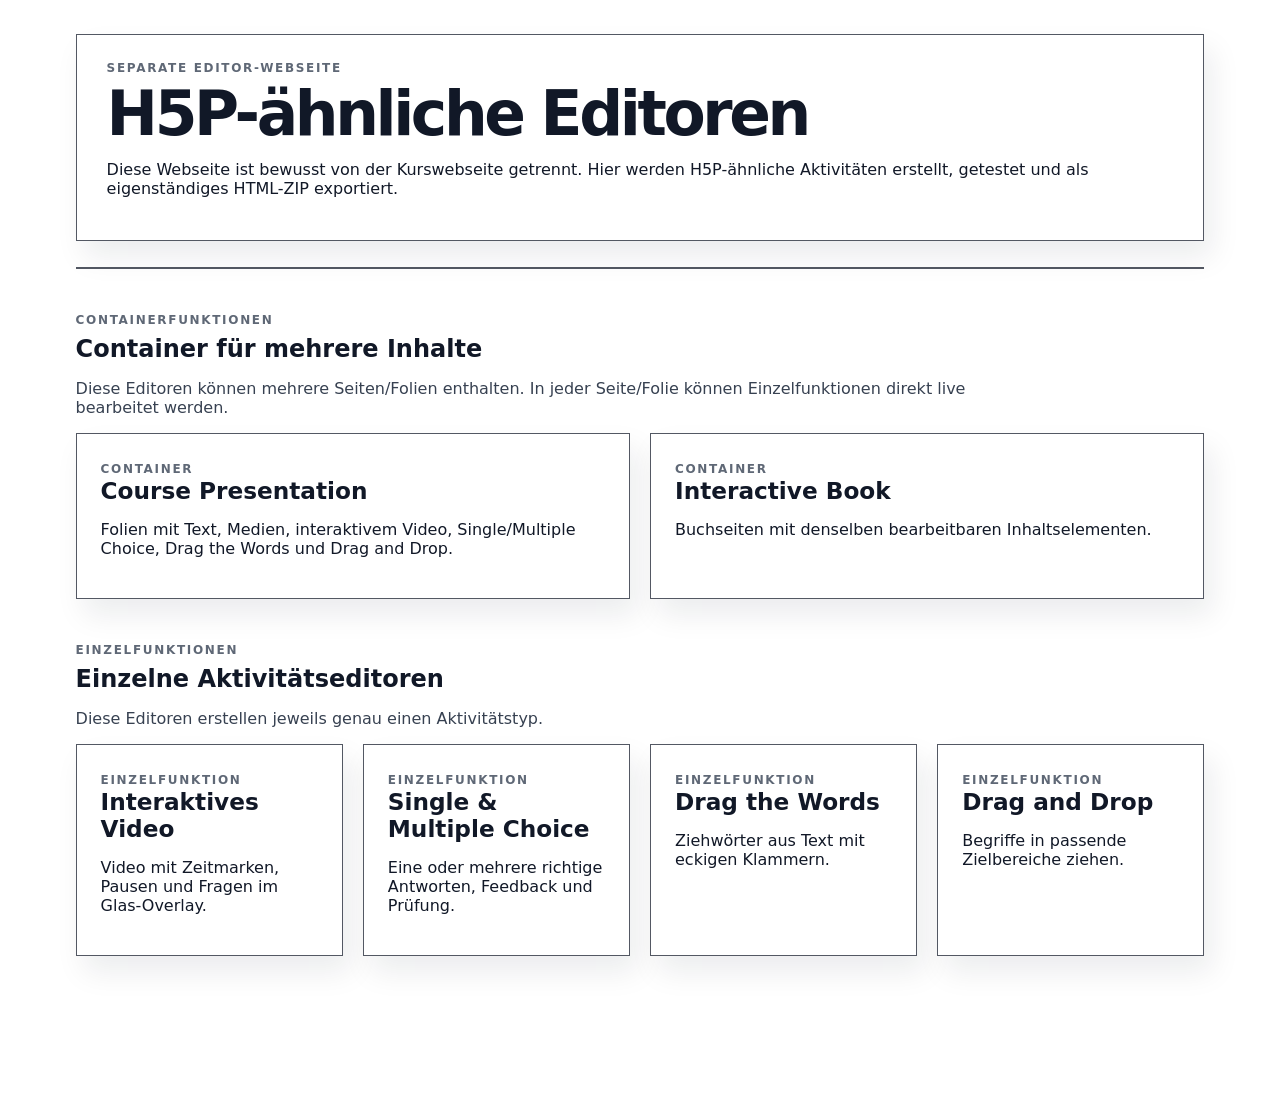
==== index.html @ f552030b "Add files via upload" ====
<!DOCTYPE html>
<html lang="de">
<head>
  <meta charset="UTF-8" />
  <meta name="viewport" content="width=device-width, initial-scale=1.0" />
  <title>H5P-ähnliche Editoren</title>
  <link rel="stylesheet" href="style.css?v=64" />
</head>
<body id="top" data-page="h5p-lite-home">
  <main class="page-shell overview-shell">
    <section class="hero">
      <p class="eyebrow">Separate Editor-Webseite</p>
      <h1>H5P-ähnliche Editoren</h1>
      <p>Diese Webseite ist bewusst von der Kurswebseite getrennt. Hier werden H5P-ähnliche Aktivitäten erstellt, getestet und als eigenständiges HTML-ZIP exportiert.</p>
    </section>

    <div class="divider"></div>

    <section class="home-section" aria-labelledby="containersTitle">
      <p class="eyebrow">Containerfunktionen</p>
      <h2 id="containersTitle">Container für mehrere Inhalte</h2>
      <p class="section-intro">Diese Editoren können mehrere Seiten/Folien enthalten. In jeder Seite/Folie können Einzelfunktionen direkt live bearbeitet werden.</p>
      <div class="link-grid two">
        <a class="link-card" href="course-presentation.html#top"><span class="eyebrow">Container</span><h3>Course Presentation</h3><p>Folien mit Text, Medien, interaktivem Video, Single/Multiple Choice, Drag the Words und Drag and Drop.</p></a>
        <a class="link-card" href="interactive-book.html#top"><span class="eyebrow">Container</span><h3>Interactive Book</h3><p>Buchseiten mit denselben bearbeitbaren Inhaltselementen.</p></a>
      </div>
    </section>

    <section class="home-section" aria-labelledby="singleTitle">
      <p class="eyebrow">Einzelfunktionen</p>
      <h2 id="singleTitle">Einzelne Aktivitätseditoren</h2>
      <p class="section-intro">Diese Editoren erstellen jeweils genau einen Aktivitätstyp.</p>
      <div class="link-grid">
        <a class="link-card" href="interactive-video.html#top"><span class="eyebrow">Einzelfunktion</span><h3>Interaktives Video</h3><p>Video mit Zeitmarken, Pausen und Fragen im Glas-Overlay.</p></a>
        <a class="link-card" href="multiple-choice.html#top"><span class="eyebrow">Einzelfunktion</span><h3>Single & Multiple Choice</h3><p>Eine oder mehrere richtige Antworten, Feedback und Prüfung.</p></a>
        <a class="link-card" href="drag-the-words.html#top"><span class="eyebrow">Einzelfunktion</span><h3>Drag the Words</h3><p>Ziehwörter aus Text mit eckigen Klammern.</p></a>
        <a class="link-card" href="drag-and-drop.html#top"><span class="eyebrow">Einzelfunktion</span><h3>Drag and Drop</h3><p>Begriffe in passende Zielbereiche ziehen.</p></a>
      </div>
    </section>
  </main>
</body>
</html>
---- style.css ----
:root{--text:#111827;--muted:#5f6876;--line:rgba(17,24,39,.72);--accent:#2f5f8f;--accent-dark:#173d63;--soft:#e8f2fb;--bg:#fff;--shadow:8px 16px 28px rgba(17,24,39,.08)}*{box-sizing:border-box}body{margin:0;background:#fff;color:var(--text);font-family:Inter,ui-sans-serif,system-ui,-apple-system,BlinkMacSystemFont,"Segoe UI",sans-serif;padding:0 2cm 80px}.page-shell{width:min(1500px,calc(100vw - 4cm));margin:0 auto;padding:34px 0}.hero,.editor-top{border:1.3px solid var(--line);padding:26px 30px;margin-bottom:24px;box-shadow:var(--shadow);background:#fff;transition:transform .18s ease,box-shadow .18s ease,border-color .18s ease}.hero:hover{transform:translateY(-2px);border-color:var(--accent);box-shadow:10px 20px 36px rgba(47,95,143,.13)}.editor-top{padding:14px 20px;margin-bottom:14px}.editor-top h1{font-size:1.8rem;margin:0}.editor-top .eyebrow{margin-bottom:3px}.eyebrow{margin:0 0 8px;color:var(--muted);font-size:.75rem;font-weight:850;letter-spacing:.14em;text-transform:uppercase}h1{font-size:clamp(2.3rem,4.8vw,4.6rem);line-height:1;margin:0 0 16px;letter-spacing:-.055em}h2{margin:0 0 14px}.divider{height:2px;background:var(--line);margin:26px 0}.back-link{display:inline-block;margin-bottom:18px;color:var(--accent-dark);font-weight:800;text-decoration:none;border-bottom:1px solid currentColor}.home-section{margin:44px 0}.section-intro{color:#374151;max-width:900px}.link-grid{display:grid;grid-template-columns:repeat(auto-fit,minmax(250px,1fr));gap:20px}.link-grid.two{grid-template-columns:repeat(2,minmax(0,1fr))}.link-card{border:1.3px solid var(--line);padding:24px;color:inherit;text-decoration:none;background:#fff;box-shadow:var(--shadow);transition:transform .18s ease,box-shadow .18s ease,border-color .18s ease}.link-card:hover,.link-card:focus-visible{transform:translateY(-3px);border-color:var(--accent);box-shadow:10px 22px 40px rgba(47,95,143,.14);outline:none}.link-card h3{font-size:1.45rem;margin:0 0 8px}.insert-toolbar,.format-toolbar,.properties-strip,.export-row{border:1px solid rgba(17,24,39,.22);background:#f7fafc;padding:12px 14px;margin:14px 0;display:flex;flex-wrap:wrap;gap:10px;align-items:center}.insert-toolbar button,.format-toolbar button,.btn,.properties-strip button{border:1px solid rgba(47,95,143,.35);background:#fff;color:#173d63;font-weight:800;padding:10px 13px;cursor:pointer}.insert-toolbar button:hover,.btn.primary,.properties-strip button:hover{background:var(--soft)}.btn.primary{background:#2f6fa9;color:#fff;border-color:#2f6fa9}.btn.danger,.danger{background:#fee2e2!important;color:#991b1b!important;border-color:#ef4444!important}.format-toolbar select,.format-toolbar input,.properties-strip input,.properties-strip textarea,.iv-actions input,.iv-actions textarea,.iv-actions select{border:1px solid #cbd5e1;background:#fff;padding:9px;min-height:38px}.format-toolbar label,.properties-strip label,.iv-actions label{display:grid;gap:5px;font-size:.9rem;color:#374151}.properties-strip{align-items:end;background:#fff}.properties-strip textarea{min-width:260px}.prop-title{font-weight:900;margin-right:4px}.checkline{display:flex!important;align-items:center;gap:8px}.layer-buttons{display:flex;gap:8px;flex-wrap:wrap}.container-work{display:grid;grid-template-columns:220px minmax(900px,1fr);gap:0;align-items:start;margin-top:18px}.page-tabs{border:1.3px solid var(--line);background:#fff;padding:18px;min-height:720px;z-index:2}.book-work .page-tabs{border-right:0;border-radius:2px 0 0 2px}.page-tabs h2{font-size:1.15rem}.page-tabs button{display:block;width:100%;padding:13px 14px;margin:8px 0;text-align:left;border:1px solid rgba(47,95,143,.25);background:#fff;border-radius:14px;font-weight:800;cursor:pointer}.page-tabs button.active{background:var(--soft);border-color:#2f5f8f}.stage-shell{overflow:auto;max-width:100%}.stage-title{height:52px;border:1.3px solid var(--line);border-left:0;background:#fff;display:flex;align-items:center;justify-content:space-between;padding:0 14px}.stage-title input{font-size:1.25rem;font-weight:900;border:0;outline:0;width:70%;background:transparent}.stage-frame{position:relative;border:1.3px solid var(--line);border-top:0;background:#fff;overflow:auto;resize:both;min-width:900px;min-height:520px}.progress-inside{position:absolute;top:0;left:0;right:0;height:7px;background:#eef2f7;z-index:500}.progress-inside span{display:block;height:100%;background:#2f5f8f}.slide-arrow{position:absolute;top:50%;transform:translateY(-50%);z-index:600;width:46px;height:68px;border:1px solid rgba(47,95,143,.28);background:rgba(255,255,255,.82);font-size:2.6rem;color:#173d63;cursor:pointer}.slide-arrow.left{left:8px}.slide-arrow.right{right:8px}.free-block{position:absolute;border:1.2px solid rgba(47,95,143,.40);background:#fff;box-shadow:none;padding:0;overflow:auto;resize:none}.free-block.active{outline:2px solid rgba(0,132,255,.45);outline-offset:2px;resize:both}.move-handle{height:18px;background:transparent;cursor:move;display:none}.free-block.active>.move-handle{display:block;background:rgba(232,242,251,.72)}.free-block:not(.active){outline:0}.block-inner{width:100%;height:calc(100% - 0px);padding:12px;overflow:auto}.free-block.active .block-inner{height:calc(100% - 18px)}.editable-text{min-height:100%;outline:none}.media-video,.youtube-frame,.media-img{width:100%;height:100%;object-fit:contain;border:0;display:block}.empty-media{display:grid;place-items:center;height:100%;background:#f8fafc;color:#64748b}.single-stage{position:relative;border:1.3px solid var(--line);background:#fff;width:100%;min-height:760px;resize:both;overflow:auto}.single-block{left:40px!important;top:40px!important}.choice-stack,.word-bank,.dnd-bank{display:flex;flex-wrap:wrap;gap:12px;margin:18px 0 22px}.choice-option,.chip,.dnd-item{border:1px solid #cbd5e1;background:#fff;padding:10px 14px;border-radius:18px;font-weight:760;cursor:pointer}.choice-option.is-correct,.dtw-blank.is-correct,.dnd-item.is-correct{background:#dcfce7}.choice-option.is-wrong{background:#fee2e2}.dtw-blank{display:inline-flex;min-width:110px;min-height:34px;margin:0 6px 8px;padding:4px 8px;border:1.4px dashed #2f5f8f;background:#e8f2fb;vertical-align:middle}.dnd-target-grid{display:grid;grid-template-columns:repeat(auto-fit,minmax(190px,1fr));gap:20px;margin:24px 0 30px}.dnd-target{min-height:155px;border:1.5px dashed #2f5f8f;background:#eef6ff;padding:16px}.feedback{margin-top:18px;padding:14px;background:#e8f2fb;border:1px solid rgba(47,95,143,.3)}.pair-editor{display:grid;gap:8px;min-width:420px}.pair-head,.pair-row{display:grid;grid-template-columns:1fr 1fr 38px;gap:8px}.iv-editor-grid{display:grid;grid-template-columns:minmax(620px,1.4fr) minmax(360px,.8fr);gap:24px;align-items:start}.iv-video-card,.iv-actions{border:1.3px solid var(--line);background:#fff;padding:22px;box-shadow:var(--shadow)}.iv-video-card label{display:grid;gap:6px;margin-bottom:12px}.iv-preview{height:560px;border:1px solid rgba(17,24,39,.22);background:#111}.iv-stage{position:relative;width:100%;height:100%}.glass-overlay{position:absolute;left:6%;right:6%;bottom:8%;padding:22px;background:rgba(255,255,255,.78);backdrop-filter:blur(14px);border:1px solid rgba(255,255,255,.55);box-shadow:0 18px 40px rgba(17,24,39,.20);z-index:5}.action-create,.action-editor{display:grid;gap:12px;margin-bottom:18px}.action-list{display:grid;gap:8px;margin:18px 0}.action-list button{border:1px solid #cbd5e1;background:#fff;padding:12px;text-align:left;font-weight:800}.action-list button.active{background:#e8f2fb;border-color:#2f5f8f}.muted{color:#64748b}.control-gap,.check-choice,.check-dtw,.check-dnd{margin-top:22px}.embedded-course-demo{display:none!important}@media(max-width:900px){body{padding:0 20px}.page-shell{width:100%}.container-work,.iv-editor-grid{grid-template-columns:1fr}.page-tabs{min-height:auto}.stage-title{border-left:1.3px solid var(--line)}.link-grid.two{grid-template-columns:1fr}}


/* v61 layout fixes */
.editor-top.compact-hero{padding:12px 18px;margin-bottom:12px}.editor-top.compact-hero h1{font-size:1.55rem;margin:0}.editor-top.compact-hero .eyebrow{margin-bottom:2px}.course-work{display:block;margin-top:18px}.course-work .stage-shell{width:100%!important;max-width:100%;overflow:visible}.course-work .stage-title{border-left:1.3px solid var(--line)}.course-work .stage-frame{width:100%!important;min-width:0;height:680px!important;resize:none;overflow:hidden}.course-slide-strip{border:1.3px solid var(--line);border-top:0;background:#fff;padding:14px 18px;display:flex;gap:10px;align-items:center;flex-wrap:wrap}.course-slide-strip h2{margin:0 12px 0 0;font-size:1rem}.course-slide-strip button{padding:12px 16px;border:1px solid rgba(47,95,143,.25);background:#fff;border-radius:14px;font-weight:800;cursor:pointer}.course-slide-strip button.active{background:var(--soft);border-color:#2f5f8f}.book-work{grid-template-columns:220px minmax(0,1fr)!important;width:100%;max-width:100%;overflow:hidden}.book-work .stage-shell{width:100%!important;max-width:100%;overflow:hidden}.book-work .stage-title{border-left:0}.book-work .stage-frame{width:100%!important;min-width:0;resize:vertical;overflow-y:auto;overflow-x:hidden}.book-work .page-tabs{position:relative;align-self:stretch;border-right:0;min-height:720px}.iv-video-card input[type="url"],.iv-video-card input[type="text"]{width:100%}.iv-video-controls{display:grid;grid-template-columns:minmax(0,1fr) auto;gap:8px;align-items:end}.iv-video-warning{font-size:.9rem;color:#64748b;margin:8px 0 0}.iv-preview iframe,.iv-preview video{width:100%;height:100%;border:0;background:#111}

/* v62 visual fixes */
.btn.primary,.check-choice,.check-dtw,.check-dnd,button.btn.primary{background:#2f6fa9!important;color:#fff!important;border-color:#2f6fa9!important;background-image:none!important;box-shadow:none!important;text-shadow:none!important;filter:none!important;transform:none;}
.btn.primary:hover,.check-choice:hover,.check-dtw:hover,.check-dnd:hover{background:#275f91!important;background-image:none!important;filter:none!important;}
.free-block{box-shadow:none;background:#fff;}
.free-block.active{box-shadow:none;}
.free-block.show-shadow{box-shadow:0 8px 22px rgba(17,24,39,.09);}
.inline-iv-editor{display:grid;gap:14px;min-width:min(100%,760px)}
.inline-action-create{display:flex;gap:10px;align-items:end;flex-wrap:wrap;border:1px solid #d7e3ef;background:#f8fafc;padding:12px}
.inline-action-card{border:1px solid #d7e3ef;background:#fff;padding:14px;display:grid;gap:12px}
.inline-action-head{display:flex;justify-content:space-between;align-items:center;gap:12px}
.inline-action-grid{display:grid;grid-template-columns:repeat(auto-fit,minmax(180px,1fr));gap:10px}
.compact-pair-editor{min-width:0}

/* v63: stabile, saubere Test- und Exportdarstellung */
.btn,.btn.primary,.check-choice,.check-dtw,.check-dnd,.continue-video,.retry-activity,
.insert-toolbar button,.format-toolbar button,.properties-strip button,.action-create button,.action-editor button,
.inline-action-card button,.course-slide-strip button,.page-tabs button,.choice-option,.chip,.dnd-item {
  appearance: none;
  -webkit-appearance: none;
  background-image: none !important;
  text-shadow: none !important;
  filter: none !important;
  box-shadow: none;
}
.btn.primary,.check-choice,.check-dtw,.check-dnd,button.btn.primary {
  background: #2f6fa9 !important;
  background-color: #2f6fa9 !important;
  color: #fff !important;
  border-color: #2f6fa9 !important;
}
.btn.primary:hover,.check-choice:hover,.check-dtw:hover,.check-dnd:hover,button.btn.primary:hover {
  background: #285f92 !important;
  background-color: #285f92 !important;
  transform: none !important;
}
.test-button-row{display:flex;flex-wrap:wrap;gap:12px;margin-top:24px;align-items:center}.test-button-row .btn{margin:0}.feedback{margin-top:18px}.activity-preview{padding:4px}.activity-preview h3{margin-top:0}.activity-preview .choice-stack,.activity-preview .word-bank,.activity-preview .dnd-bank{margin-bottom:26px}.action-editor,.inline-action-card{border:1px solid rgba(17,24,39,.16);background:#fff;padding:16px;margin:14px 0;display:grid;gap:14px}.action-editor h3,.inline-action-card h3{margin:0}.inline-action-head{display:flex;justify-content:space-between;align-items:center;gap:12px;border-bottom:1px solid rgba(17,24,39,.12);padding-bottom:10px}.inline-action-grid,.action-editor{grid-template-columns:repeat(auto-fit,minmax(210px,1fr))}.action-editor > h3,.action-editor > .pair-editor,.action-editor > label:has(textarea),.action-editor > button{grid-column:1/-1}.inline-action-card .pair-editor,.inline-action-card textarea{grid-column:1/-1}.inline-iv-editor{display:grid;gap:16px}.inline-action-create{display:flex;flex-wrap:wrap;gap:12px;align-items:end;border:1px solid rgba(17,24,39,.12);background:#f8fafc;padding:14px}.iv-actions{display:grid;gap:16px}.action-create{border:1px solid rgba(17,24,39,.12);background:#f8fafc;padding:14px}.action-list{border-top:1px solid rgba(17,24,39,.12);padding-top:12px}.glass-overlay .activity-preview{background:#fff;padding:18px;border:1px solid rgba(17,24,39,.14)}

/* v64: kompakter Interactive-Video-Workflow */
.iv-studio{
  display:grid;
  grid-template-columns:minmax(620px,1.35fr) minmax(360px,.65fr);
  gap:22px;
  align-items:start;
}
.iv-main-panel,.iv-side-panel,.iv-list-panel{
  border:1.3px solid var(--line);
  background:#fff;
  box-shadow:var(--shadow);
}
.iv-main-panel{padding:0;overflow:hidden}.iv-side-panel{padding:18px;display:grid;gap:14px}.iv-side-panel h2{margin:0;font-size:1.25rem}.iv-file-bar{display:flex;flex-wrap:wrap;gap:14px;align-items:center;padding:14px 18px;border-bottom:1px solid rgba(17,24,39,.14);background:#f8fafc}.iv-file-bar label{font-weight:850}.live-iv-preview{height:520px;border:0;border-bottom:1px solid rgba(17,24,39,.14)}.iv-list-panel{border-width:0;box-shadow:none;padding:16px 18px}.iv-list-head{display:flex;justify-content:space-between;align-items:end;gap:18px;margin-bottom:12px}.iv-list-head h2{margin:0;font-size:1.1rem}.visual-list,.compact-list{display:grid;grid-template-columns:repeat(auto-fit,minmax(220px,1fr));gap:10px;margin:0}.visual-list button,.compact-list button{display:grid;grid-template-columns:auto 1fr;gap:5px 10px;align-items:center;border:1px solid rgba(47,95,143,.22);background:#fff;padding:12px;text-align:left;border-radius:12px;cursor:pointer}.visual-list button.active,.compact-list button.active{background:#e8f2fb;border-color:#2f5f8f}.visual-list button strong,.compact-list button strong{font-size:.96rem}.visual-list button small,.compact-list button small{grid-column:2;color:#64748b}.time-pill{display:inline-flex;align-items:center;justify-content:center;min-width:52px;padding:4px 8px;border-radius:999px;background:#eef6ff;color:#173d63;font-weight:900}.iv-time-tools{display:grid;grid-template-columns:1fr auto;gap:10px;align-items:end;border:1px solid rgba(17,24,39,.12);background:#f8fafc;padding:12px}.iv-builder-card{display:grid;gap:14px;border:1px solid rgba(17,24,39,.14);background:#fff;padding:14px}.iv-builder-grid{display:grid;grid-template-columns:repeat(auto-fit,minmax(150px,1fr));gap:10px}.iv-field-block{display:grid;gap:10px}.iv-layout-details{border-top:1px solid rgba(17,24,39,.12);padding-top:10px}.iv-layout-details summary{font-weight:850;cursor:pointer}.iv-builder-actions{display:flex;gap:10px;flex-wrap:wrap}.iv-builder-actions button:disabled,#deleteAction:disabled{opacity:.45;cursor:not-allowed}.empty-list{padding:10px;border:1px dashed rgba(47,95,143,.25);border-radius:12px}.glass-overlay.editing-overlay{resize:both;overflow:auto}.iv-overlay-drag{height:14px;background:transparent;cursor:move;margin:-8px -8px 8px}.glass-overlay.editing-overlay .iv-overlay-drag{background:rgba(47,95,143,.10);border-radius:8px}.glass-overlay [contenteditable="true"]{outline:1px dashed transparent}.glass-overlay [contenteditable="true"]:focus{outline-color:rgba(47,95,143,.65);background:rgba(255,255,255,.45)}.upgraded-inline-iv .iv-editor-section{border:1px solid rgba(17,24,39,.12);background:#f8fafc;padding:14px;display:grid;gap:12px}.upgraded-inline-iv .iv-editor-section h3{margin:0}.iv-file-row{display:grid;gap:6px}.action-list.compact-list{grid-template-columns:1fr}.action-list.compact-list button{grid-template-columns:auto 1fr}.action-list.compact-list button small{grid-column:2}.iv-preview .glass-overlay{box-sizing:border-box}
@media(max-width:980px){.iv-studio{grid-template-columns:1fr}.live-iv-preview{height:420px}.iv-time-tools{grid-template-columns:1fr}.visual-list{grid-template-columns:1fr}}
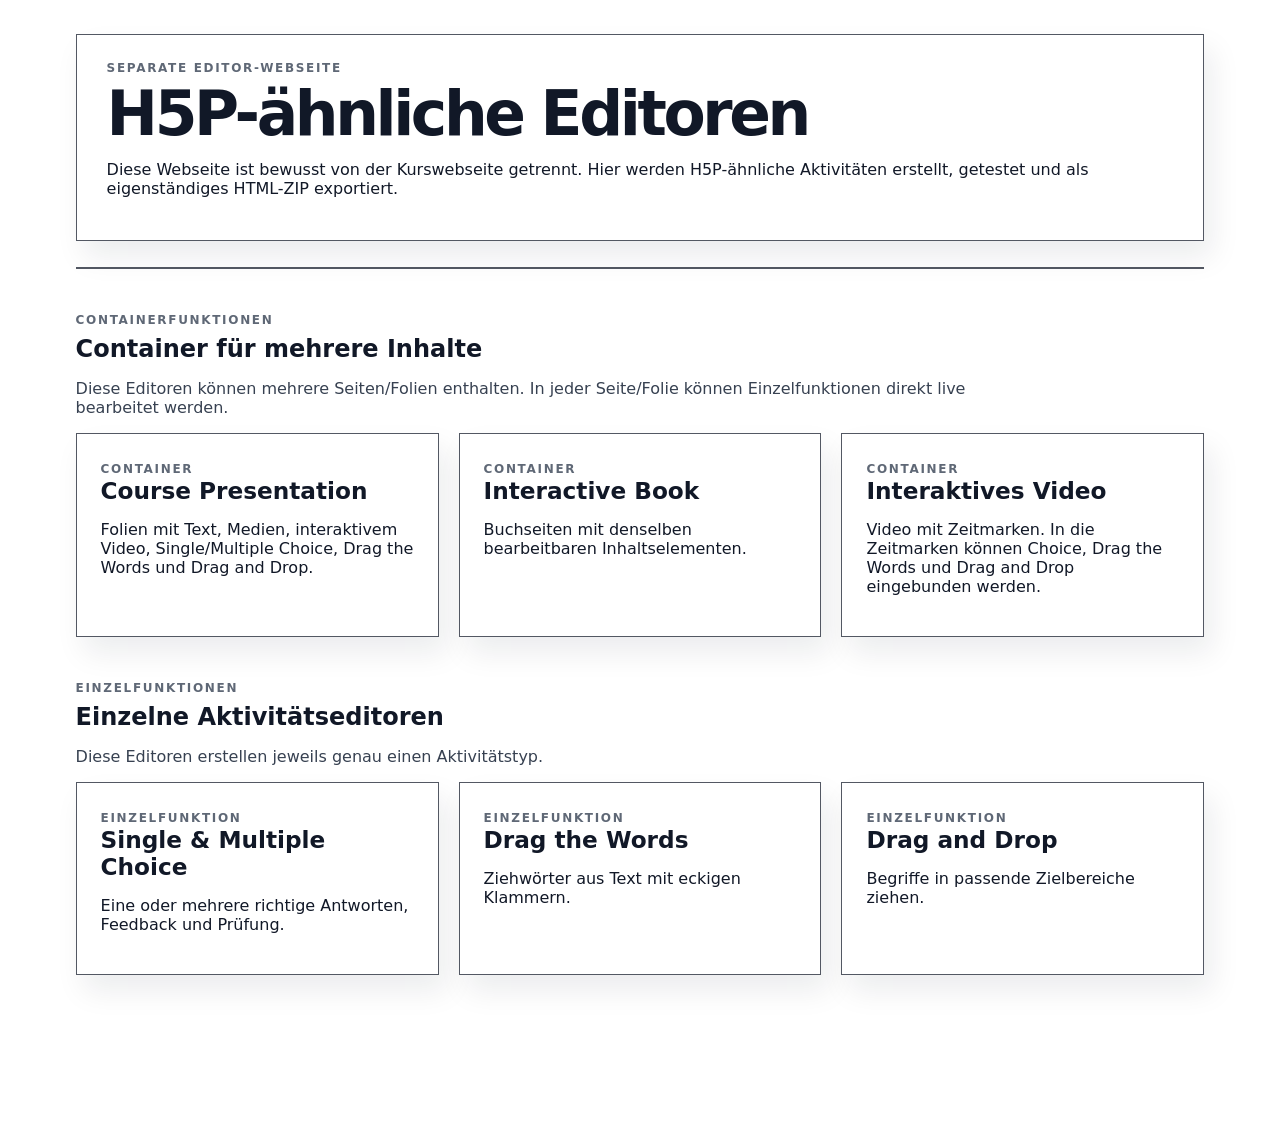
==== commit d3b81f85: "Add files via upload" ====
--- a/index.html
+++ b/index.html
@@ -4,7 +4,7 @@
   <meta charset="UTF-8" />
   <meta name="viewport" content="width=device-width, initial-scale=1.0" />
   <title>H5P-ähnliche Editoren</title>
-  <link rel="stylesheet" href="style.css?v=64" />
+  <link rel="stylesheet" href="style.css?v=68" />
 </head>
 <body id="top" data-page="h5p-lite-home">
   <main class="page-shell overview-shell">
@@ -20,9 +20,10 @@
       <p class="eyebrow">Containerfunktionen</p>
       <h2 id="containersTitle">Container für mehrere Inhalte</h2>
       <p class="section-intro">Diese Editoren können mehrere Seiten/Folien enthalten. In jeder Seite/Folie können Einzelfunktionen direkt live bearbeitet werden.</p>
-      <div class="link-grid two">
+      <div class="link-grid">
         <a class="link-card" href="course-presentation.html#top"><span class="eyebrow">Container</span><h3>Course Presentation</h3><p>Folien mit Text, Medien, interaktivem Video, Single/Multiple Choice, Drag the Words und Drag and Drop.</p></a>
         <a class="link-card" href="interactive-book.html#top"><span class="eyebrow">Container</span><h3>Interactive Book</h3><p>Buchseiten mit denselben bearbeitbaren Inhaltselementen.</p></a>
+        <a class="link-card" href="interactive-video.html#top"><span class="eyebrow">Container</span><h3>Interaktives Video</h3><p>Video mit Zeitmarken. In die Zeitmarken können Choice, Drag the Words und Drag and Drop eingebunden werden.</p></a>
       </div>
     </section>
 
@@ -31,7 +32,6 @@
       <h2 id="singleTitle">Einzelne Aktivitätseditoren</h2>
       <p class="section-intro">Diese Editoren erstellen jeweils genau einen Aktivitätstyp.</p>
       <div class="link-grid">
-        <a class="link-card" href="interactive-video.html#top"><span class="eyebrow">Einzelfunktion</span><h3>Interaktives Video</h3><p>Video mit Zeitmarken, Pausen und Fragen im Glas-Overlay.</p></a>
         <a class="link-card" href="multiple-choice.html#top"><span class="eyebrow">Einzelfunktion</span><h3>Single & Multiple Choice</h3><p>Eine oder mehrere richtige Antworten, Feedback und Prüfung.</p></a>
         <a class="link-card" href="drag-the-words.html#top"><span class="eyebrow">Einzelfunktion</span><h3>Drag the Words</h3><p>Ziehwörter aus Text mit eckigen Klammern.</p></a>
         <a class="link-card" href="drag-and-drop.html#top"><span class="eyebrow">Einzelfunktion</span><h3>Drag and Drop</h3><p>Begriffe in passende Zielbereiche ziehen.</p></a>
--- a/style.css
+++ b/style.css
@@ -55,3 +55,103 @@
 }
 .iv-main-panel{padding:0;overflow:hidden}.iv-side-panel{padding:18px;display:grid;gap:14px}.iv-side-panel h2{margin:0;font-size:1.25rem}.iv-file-bar{display:flex;flex-wrap:wrap;gap:14px;align-items:center;padding:14px 18px;border-bottom:1px solid rgba(17,24,39,.14);background:#f8fafc}.iv-file-bar label{font-weight:850}.live-iv-preview{height:520px;border:0;border-bottom:1px solid rgba(17,24,39,.14)}.iv-list-panel{border-width:0;box-shadow:none;padding:16px 18px}.iv-list-head{display:flex;justify-content:space-between;align-items:end;gap:18px;margin-bottom:12px}.iv-list-head h2{margin:0;font-size:1.1rem}.visual-list,.compact-list{display:grid;grid-template-columns:repeat(auto-fit,minmax(220px,1fr));gap:10px;margin:0}.visual-list button,.compact-list button{display:grid;grid-template-columns:auto 1fr;gap:5px 10px;align-items:center;border:1px solid rgba(47,95,143,.22);background:#fff;padding:12px;text-align:left;border-radius:12px;cursor:pointer}.visual-list button.active,.compact-list button.active{background:#e8f2fb;border-color:#2f5f8f}.visual-list button strong,.compact-list button strong{font-size:.96rem}.visual-list button small,.compact-list button small{grid-column:2;color:#64748b}.time-pill{display:inline-flex;align-items:center;justify-content:center;min-width:52px;padding:4px 8px;border-radius:999px;background:#eef6ff;color:#173d63;font-weight:900}.iv-time-tools{display:grid;grid-template-columns:1fr auto;gap:10px;align-items:end;border:1px solid rgba(17,24,39,.12);background:#f8fafc;padding:12px}.iv-builder-card{display:grid;gap:14px;border:1px solid rgba(17,24,39,.14);background:#fff;padding:14px}.iv-builder-grid{display:grid;grid-template-columns:repeat(auto-fit,minmax(150px,1fr));gap:10px}.iv-field-block{display:grid;gap:10px}.iv-layout-details{border-top:1px solid rgba(17,24,39,.12);padding-top:10px}.iv-layout-details summary{font-weight:850;cursor:pointer}.iv-builder-actions{display:flex;gap:10px;flex-wrap:wrap}.iv-builder-actions button:disabled,#deleteAction:disabled{opacity:.45;cursor:not-allowed}.empty-list{padding:10px;border:1px dashed rgba(47,95,143,.25);border-radius:12px}.glass-overlay.editing-overlay{resize:both;overflow:auto}.iv-overlay-drag{height:14px;background:transparent;cursor:move;margin:-8px -8px 8px}.glass-overlay.editing-overlay .iv-overlay-drag{background:rgba(47,95,143,.10);border-radius:8px}.glass-overlay [contenteditable="true"]{outline:1px dashed transparent}.glass-overlay [contenteditable="true"]:focus{outline-color:rgba(47,95,143,.65);background:rgba(255,255,255,.45)}.upgraded-inline-iv .iv-editor-section{border:1px solid rgba(17,24,39,.12);background:#f8fafc;padding:14px;display:grid;gap:12px}.upgraded-inline-iv .iv-editor-section h3{margin:0}.iv-file-row{display:grid;gap:6px}.action-list.compact-list{grid-template-columns:1fr}.action-list.compact-list button{grid-template-columns:auto 1fr}.action-list.compact-list button small{grid-column:2}.iv-preview .glass-overlay{box-sizing:border-box}
 @media(max-width:980px){.iv-studio{grid-template-columns:1fr}.live-iv-preview{height:420px}.iv-time-tools{grid-template-columns:1fr}.visual-list{grid-template-columns:1fr}}
+
+/* v65 fixes */
+button::before,button::after,.btn::before,.btn::after{content:none!important;display:none!important;background:none!important;background-image:none!important;}
+.btn.primary,.check-choice,.check-dtw,.check-dnd,.continue-video{background-color:#2f6fa9!important;background-image:none!important;box-shadow:none!important;filter:none!important;text-shadow:none!important;}
+.btn.primary:hover,.check-choice:hover,.check-dtw:hover,.check-dnd:hover,.continue-video:hover{background-color:#275f91!important;background-image:none!important;}
+.glass-overlay{box-sizing:border-box;overflow:auto;min-width:220px;min-height:120px;max-width:96%;max-height:88%;}
+.glass-overlay .iv-card{background:transparent;border:0;min-height:100%;display:block;}
+.iv-stage .glass-overlay[hidden]{display:none!important;}
+.iv-builder-card{gap:16px;}
+.iv-field-block textarea{width:100%;min-height:88px;}
+.inline-iv-editor .iv-builder-actions,.iv-side-panel .iv-builder-actions{border-top:1px solid rgba(17,24,39,.12);padding-top:12px;}
+
+/* v66 Interactive-Video cleanup */
+.refined-iv-builder{gap:18px;padding:18px;background:#fff;border:1px solid rgba(17,24,39,.14)}
+.refined-iv-builder .iv-top-row{display:grid;grid-template-columns:minmax(240px,1.3fr) minmax(130px,.55fr) auto;gap:12px;align-items:end;border-bottom:1px solid rgba(17,24,39,.12);padding-bottom:14px}
+.refined-iv-builder .type-field select{min-height:42px;font-size:1rem;font-weight:760;width:100%}
+.refined-iv-builder .time-field input{min-height:42px;width:100%}
+.refined-iv-builder #takeTime{min-height:42px;white-space:nowrap}
+.refined-iv-builder .iv-text-row{display:grid;grid-template-columns:1fr;gap:12px}
+.refined-iv-builder .iv-text-row input{width:100%;min-height:40px}
+.refined-iv-builder .iv-field-block.full{display:grid;gap:12px;border-top:1px solid rgba(17,24,39,.10);padding-top:14px}
+.refined-iv-builder textarea{width:100%;box-sizing:border-box}
+.refined-iv-builder .small-note{font-size:.88rem;margin:0}.refined-iv-builder .iv-builder-actions{border-top:1px solid rgba(17,24,39,.12);padding-top:14px;margin-top:0}
+.iv-side-panel{align-self:start;position:sticky;top:18px}.iv-side-panel h2{font-size:1.2rem;line-height:1.15}.iv-stage .glass-overlay{left:50%!important;top:50%!important;right:auto!important;bottom:auto!important;transform:translate(-50%,-50%)!important;width:min(86%,920px)!important;height:auto!important;max-height:78%!important;background:rgba(255,255,255,.88)!important;color:#111827;border-color:transparent!important;box-shadow:none!important;padding:24px!important;resize:none!important;overflow:auto}.iv-stage .glass-overlay.editing-overlay{resize:none!important}.iv-stage .glass-overlay .iv-card{background:transparent!important;border:0!important;box-shadow:none!important;padding:0}.iv-stage .glass-overlay .activity-preview{background:#fff;border:0;box-shadow:none;padding:18px}.iv-overlay-drag{display:none!important}.iv-stage .glass-overlay .choice-stack{gap:12px;margin:18px 0 20px}.iv-stage .glass-overlay .test-button-row{margin-top:20px}.iv-stage .glass-overlay[hidden]{display:none!important}
+@media(max-width:980px){.refined-iv-builder .iv-top-row{grid-template-columns:1fr}.refined-iv-builder #takeTime{width:100%}.iv-side-panel{position:static}}
+
+
+/* v67 refinements */
+.iv-stage .glass-overlay,
+.iv-stage .glass-overlay .iv-card,
+.iv-stage .glass-overlay .activity-preview{
+  background: rgba(255,255,255,.90) !important;
+  backdrop-filter: blur(12px);
+  -webkit-backdrop-filter: blur(12px);
+}
+.iv-stage .glass-overlay{
+  border-radius:24px !important;
+  padding:24px !important;
+  overflow:auto;
+}
+.iv-stage .glass-overlay .iv-card,
+.iv-stage .glass-overlay .activity-preview{
+  border-radius:18px !important;
+}
+.iv-stage .glass-overlay .activity-preview{
+  border:1px solid rgba(255,255,255,.35)!important;
+  box-shadow:none!important;
+  margin:0;
+}
+.iv-stage .glass-overlay h3:first-child{margin-top:0}
+.inline-iv-split{display:grid;grid-template-columns:minmax(260px,.9fr) minmax(340px,1.1fr);gap:16px;align-items:start}
+.inline-iv-left,.inline-iv-right{display:grid;gap:12px}
+.compact-list-shell{max-height:360px;overflow:auto}
+.container-work.course-work .stage-shell{min-width:0}
+.container-work.course-work .stage-frame{overflow:hidden !important; width:100%;}
+.course-slide-strip{display:flex;flex-wrap:wrap;gap:10px;align-items:center}
+.course-slide-strip h2{width:100%;margin:0 0 4px}
+@media (max-width:980px){.inline-iv-split{grid-template-columns:1fr}}
+
+
+/* v68 Interactive Video layout fixes */
+.iv-side-panel,
+.refined-iv-builder,
+.refined-iv-builder * {
+  box-sizing: border-box;
+  max-width: 100%;
+}
+.iv-side-panel {
+  overflow: hidden;
+}
+.refined-iv-builder {
+  width: 100%;
+  min-width: 0;
+}
+.refined-iv-builder input,
+.refined-iv-builder textarea,
+.refined-iv-builder select {
+  width: 100%;
+  min-width: 0;
+}
+.refined-iv-builder .iv-builder-actions {
+  display: flex;
+  flex-wrap: wrap;
+  gap: 10px;
+}
+.refined-iv-builder .iv-builder-actions .btn {
+  white-space: normal;
+}
+.iv-stage .glass-overlay .iv-card > .test-button-row {
+  display: none !important;
+}
+.iv-stage .glass-overlay .activity-preview .test-button-row {
+  display: flex !important;
+  flex-wrap: wrap;
+  gap: 12px;
+  align-items: center;
+}
+.iv-stage .glass-overlay .continue-video {
+  margin-left: 0;
+}
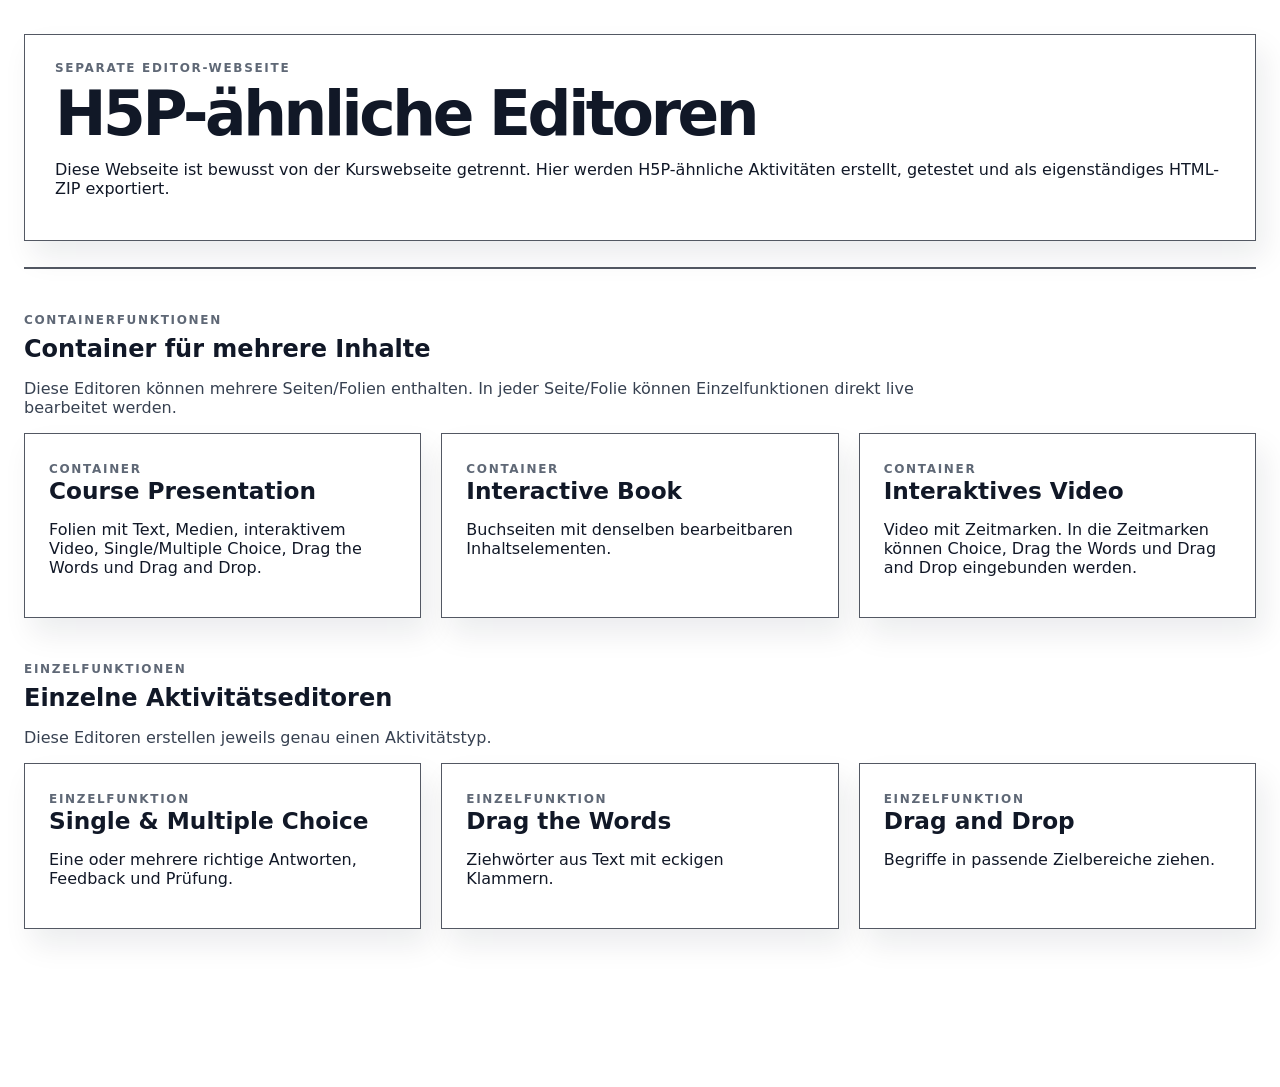
==== commit 7722e821: "Add files via upload" ====
--- a/index.html
+++ b/index.html
@@ -4,7 +4,7 @@
   <meta charset="UTF-8" />
   <meta name="viewport" content="width=device-width, initial-scale=1.0" />
   <title>H5P-ähnliche Editoren</title>
-  <link rel="stylesheet" href="style.css?v=68" />
+  <link rel="stylesheet" href="style.css?v=71" />
 </head>
 <body id="top" data-page="h5p-lite-home">
   <main class="page-shell overview-shell">
--- a/style.css
+++ b/style.css
@@ -155,3 +155,359 @@
 .iv-stage .glass-overlay .continue-video {
   margin-left: 0;
 }
+
+
+/* v69: Interaktions-Editor nicht mehr abschneiden */
+.iv-studio{
+  grid-template-columns:minmax(560px,1fr) minmax(460px,520px);
+  gap:24px;
+}
+.iv-side-panel{
+  overflow:visible !important;
+  min-width:0;
+}
+.refined-iv-builder{
+  overflow:visible;
+}
+.refined-iv-builder .iv-top-row{
+  grid-template-columns:1fr !important;
+  gap:12px;
+}
+.refined-iv-builder #takeTime{
+  width:100%;
+  white-space:normal;
+  text-align:center;
+}
+.refined-iv-builder .iv-field-block.full,
+.refined-iv-builder .iv-text-row{
+  min-width:0;
+}
+.refined-iv-builder label{
+  min-width:0;
+}
+.refined-iv-builder input,
+.refined-iv-builder textarea,
+.refined-iv-builder select{
+  display:block;
+  max-width:100%;
+}
+.iv-side-panel .btn.danger{
+  width:100%;
+  white-space:normal;
+}
+.iv-stage .glass-overlay .iv-card > .test-button-row{
+  display:flex !important;
+}
+.iv-stage .glass-overlay .activity-preview .test-button-row .continue-video{
+  order:3;
+}
+@media(max-width:1160px){
+  .iv-studio{grid-template-columns:1fr;}
+  .iv-side-panel{position:static;}
+}
+
+/* v70: rechte, stabile Eigenschaften-Spalte für Container-Editoren */
+body[data-editor="course"] #app,
+body[data-editor="book"] #app{
+  display:grid;
+  grid-template-columns:minmax(0,1fr) 340px;
+  column-gap:18px;
+  align-items:start;
+}
+body[data-editor="course"] #app > .insert-toolbar,
+body[data-editor="course"] #app > .format-toolbar,
+body[data-editor="course"] #app > .container-work,
+body[data-editor="course"] #app > .export-row,
+body[data-editor="book"] #app > .insert-toolbar,
+body[data-editor="book"] #app > .format-toolbar,
+body[data-editor="book"] #app > .container-work,
+body[data-editor="book"] #app > .export-row{
+  grid-column:1;
+  min-width:0;
+}
+body[data-editor="course"] #propertiesHost,
+body[data-editor="book"] #propertiesHost{
+  grid-column:2;
+  grid-row:1 / span 20;
+  position:sticky;
+  top:18px;
+  align-self:start;
+  min-width:0;
+  max-height:calc(100vh - 36px);
+  overflow:auto;
+}
+body[data-editor="course"] #propertiesHost .properties-strip,
+body[data-editor="book"] #propertiesHost .properties-strip{
+  display:grid;
+  grid-template-columns:1fr;
+  align-items:stretch;
+  gap:12px;
+  margin:0;
+  padding:16px;
+  background:#fff;
+}
+body[data-editor="course"] #propertiesHost .prop-title,
+body[data-editor="book"] #propertiesHost .prop-title{
+  margin:0 0 2px;
+  padding-bottom:8px;
+  border-bottom:1px solid rgba(17,24,39,.14);
+}
+body[data-editor="course"] #propertiesHost label,
+body[data-editor="book"] #propertiesHost label{
+  width:100%;
+  min-width:0;
+}
+body[data-editor="course"] #propertiesHost input:not([type="checkbox"]),
+body[data-editor="course"] #propertiesHost textarea,
+body[data-editor="course"] #propertiesHost select,
+body[data-editor="book"] #propertiesHost input:not([type="checkbox"]),
+body[data-editor="book"] #propertiesHost textarea,
+body[data-editor="book"] #propertiesHost select{
+  width:100%;
+  min-width:0;
+}
+body[data-editor="course"] #propertiesHost textarea,
+body[data-editor="book"] #propertiesHost textarea{
+  min-width:0;
+  resize:vertical;
+}
+body[data-editor="course"] #propertiesHost .checkline,
+body[data-editor="book"] #propertiesHost .checkline{
+  display:flex!important;
+  justify-content:flex-start;
+}
+body[data-editor="course"] #propertiesHost .layer-buttons,
+body[data-editor="book"] #propertiesHost .layer-buttons{
+  display:grid;
+  grid-template-columns:1fr;
+  gap:8px;
+}
+body[data-editor="course"] #propertiesHost .layer-buttons button,
+body[data-editor="book"] #propertiesHost .layer-buttons button{
+  width:100%;
+}
+body[data-editor="course"] #propertiesHost .inline-iv-editor,
+body[data-editor="course"] #propertiesHost .inline-iv-split,
+body[data-editor="book"] #propertiesHost .inline-iv-editor,
+body[data-editor="book"] #propertiesHost .inline-iv-split{
+  display:grid!important;
+  grid-template-columns:1fr!important;
+  min-width:0!important;
+  gap:12px!important;
+}
+body[data-editor="course"] #propertiesHost .inline-iv-left,
+body[data-editor="course"] #propertiesHost .inline-iv-right,
+body[data-editor="book"] #propertiesHost .inline-iv-left,
+body[data-editor="book"] #propertiesHost .inline-iv-right{
+  min-width:0;
+}
+body[data-editor="course"] #propertiesHost .iv-editor-section,
+body[data-editor="course"] #propertiesHost .iv-builder-card,
+body[data-editor="book"] #propertiesHost .iv-editor-section,
+body[data-editor="book"] #propertiesHost .iv-builder-card{
+  min-width:0;
+}
+body[data-editor="course"] #propertiesHost .iv-top-row,
+body[data-editor="course"] #propertiesHost .iv-text-row,
+body[data-editor="course"] #propertiesHost .iv-builder-grid,
+body[data-editor="book"] #propertiesHost .iv-top-row,
+body[data-editor="book"] #propertiesHost .iv-text-row,
+body[data-editor="book"] #propertiesHost .iv-builder-grid{
+  display:grid!important;
+  grid-template-columns:1fr!important;
+  gap:10px!important;
+}
+body[data-editor="course"] #propertiesHost .pair-editor,
+body[data-editor="book"] #propertiesHost .pair-editor{
+  min-width:0;
+  width:100%;
+}
+body[data-editor="course"] #propertiesHost .pair-head,
+body[data-editor="book"] #propertiesHost .pair-head{
+  display:none;
+}
+body[data-editor="course"] #propertiesHost .pair-row,
+body[data-editor="book"] #propertiesHost .pair-row{
+  grid-template-columns:1fr;
+  gap:6px;
+  padding:8px;
+  border:1px solid rgba(17,24,39,.10);
+  background:#f8fafc;
+}
+body[data-editor="course"] #propertiesHost .pair-row button,
+body[data-editor="book"] #propertiesHost .pair-row button{
+  width:100%;
+}
+body[data-editor="course"] .course-work,
+body[data-editor="book"] .book-work{
+  margin-top:14px;
+}
+@media(max-width:1100px){
+  body[data-editor="course"] #app,
+  body[data-editor="book"] #app{
+    grid-template-columns:1fr;
+  }
+  body[data-editor="course"] #propertiesHost,
+  body[data-editor="book"] #propertiesHost{
+    grid-column:1;
+    grid-row:auto;
+    position:static;
+    max-height:none;
+  }
+}
+
+/* v71: breiteres Arbeitslayout, größere Mindestgrößen, Inline-Löschen in Interaktionslisten */
+body{
+  padding-left:24px!important;
+  padding-right:24px!important;
+}
+.page-shell{
+  width:min(1800px,calc(100vw - 48px))!important;
+}
+body[data-editor="course"] #app,
+body[data-editor="book"] #app{
+  grid-template-columns:minmax(0,1fr) 400px!important;
+  column-gap:24px!important;
+}
+body[data-editor="interactive-video"] .page-shell,
+body[data-editor="choice"] .page-shell,
+body[data-editor="drag-words"] .page-shell,
+body[data-editor="drag-drop"] .page-shell{
+  width:min(1700px,calc(100vw - 48px))!important;
+}
+body[data-editor="choice"] #app,
+body[data-editor="drag-words"] #app,
+body[data-editor="drag-drop"] #app{
+  display:grid;
+  grid-template-columns:420px minmax(0,1fr);
+  column-gap:24px;
+  align-items:start;
+}
+body[data-editor="choice"] #app > .format-toolbar,
+body[data-editor="drag-words"] #app > .format-toolbar,
+body[data-editor="drag-drop"] #app > .format-toolbar,
+body[data-editor="choice"] #app > .export-row,
+body[data-editor="drag-words"] #app > .export-row,
+body[data-editor="drag-drop"] #app > .export-row{
+  grid-column:1 / -1;
+}
+body[data-editor="choice"] #propertiesHost,
+body[data-editor="drag-words"] #propertiesHost,
+body[data-editor="drag-drop"] #propertiesHost{
+  grid-column:1;
+  position:sticky;
+  top:18px;
+}
+body[data-editor="choice"] .single-stage,
+body[data-editor="drag-words"] .single-stage,
+body[data-editor="drag-drop"] .single-stage{
+  grid-column:2;
+  min-height:820px;
+}
+.single-block{
+  left:56px!important;
+  top:56px!important;
+}
+.free-block.block-type-choice{min-width:520px!important;min-height:260px!important;}
+.free-block.block-type-dragWords{min-width:620px!important;min-height:240px!important;}
+.free-block.block-type-dragDrop{min-width:680px!important;min-height:380px!important;}
+.free-block.block-type-interactiveVideo{min-width:680px!important;min-height:420px!important;}
+.free-block.block-type-video{min-width:620px!important;min-height:350px!important;}
+.block-inner{
+  overflow:visible!important;
+}
+.free-block{
+  overflow:visible!important;
+}
+.activity-preview{
+  min-height:100%;
+}
+.editable-field,
+.dtw-text[contenteditable="true"]{
+  outline:1px dashed transparent;
+  border-radius:4px;
+  min-height:1.25em;
+}
+.editable-field:hover,
+.editable-field:focus,
+.dtw-text[contenteditable="true"]:hover,
+.dtw-text[contenteditable="true"]:focus{
+  outline-color:rgba(47,95,143,.55);
+  background:rgba(232,242,251,.42);
+}
+.choice-option .editable-field{
+  display:inline-block;
+  min-width:70px;
+}
+.visual-list,.compact-list{
+  grid-template-columns:1fr!important;
+}
+.action-list-row{
+  display:grid;
+  grid-template-columns:minmax(0,1fr) 42px;
+  gap:8px;
+  align-items:stretch;
+}
+.action-list-row.active .action-select{
+  background:#e8f2fb;
+  border-color:#2f5f8f;
+}
+.visual-list .action-list-row,
+.compact-list .action-list-row{
+  margin:0;
+}
+.visual-list .action-select,
+.compact-list .action-select{
+  display:grid;
+  grid-template-columns:auto minmax(0,1fr);
+  gap:5px 10px;
+  align-items:center;
+  border:1px solid rgba(47,95,143,.22);
+  background:#fff;
+  padding:12px;
+  text-align:left;
+  border-radius:12px;
+  cursor:pointer;
+  width:100%;
+}
+.visual-list .action-select small,
+.compact-list .action-select small{
+  grid-column:2;
+  color:#64748b;
+}
+.action-delete{
+  border:1px solid #ef4444!important;
+  background:#fee2e2!important;
+  color:#991b1b!important;
+  font-weight:900;
+  border-radius:12px;
+  cursor:pointer;
+  font-size:1.2rem;
+  line-height:1;
+}
+.iv-side-panel .btn.danger#deleteAction{display:none!important;}
+.iv-studio{
+  grid-template-columns:minmax(700px,1fr) minmax(460px,540px)!important;
+  max-width:100%;
+}
+.live-iv-preview{height:560px!important;}
+@media(max-width:1180px){
+  body[data-editor="course"] #app,
+  body[data-editor="book"] #app,
+  body[data-editor="choice"] #app,
+  body[data-editor="drag-words"] #app,
+  body[data-editor="drag-drop"] #app,
+  .iv-studio{
+    grid-template-columns:1fr!important;
+  }
+  body[data-editor="choice"] #propertiesHost,
+  body[data-editor="drag-words"] #propertiesHost,
+  body[data-editor="drag-drop"] #propertiesHost{
+    position:static;
+  }
+  body[data-editor="choice"] .single-stage,
+  body[data-editor="drag-words"] .single-stage,
+  body[data-editor="drag-drop"] .single-stage{
+    grid-column:1;
+  }
+}
